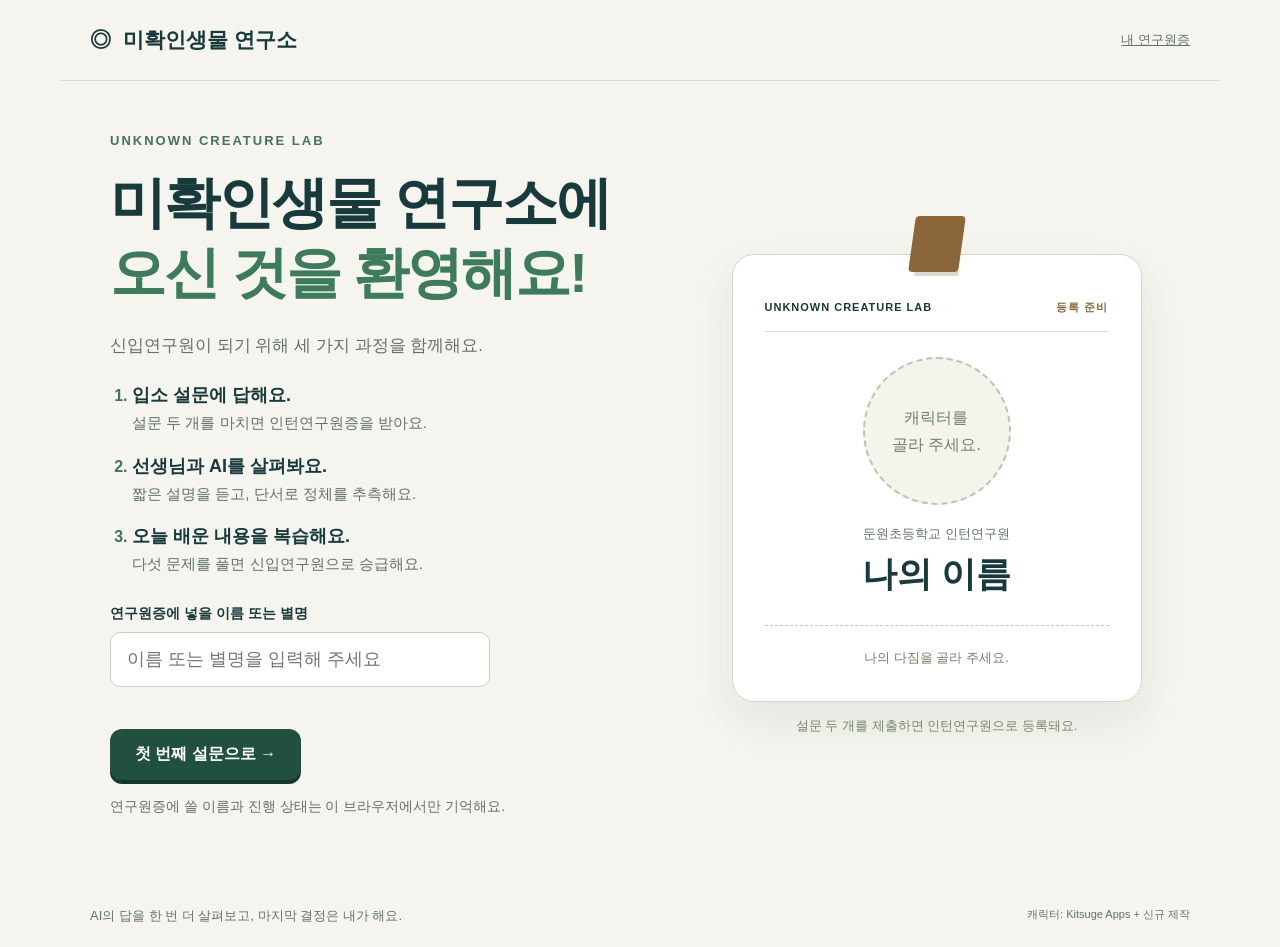
==== index.html @ 291c015e "Publish classroom website and opening quiz" ====
<!doctype html>
<html lang="ko"><head><meta charset="utf-8"><meta name="viewport" content="width=device-width,initial-scale=1"><title>미확인생물 연구소 · 신입 연구원 훈련</title><link rel="stylesheet" href="style.css?v=course3-20261012"></head>
<body><header><a class="brand" href="#badge">◎ <span>미확인생물 연구소</span></a><a class="chapter" href="#badge">내 연구원증</a></header><main id="app"></main><footer>AI의 답을 한 번 더 살펴보고, 마지막 결정은 내가 해요. <span>캐릭터: Kitsuge Apps + 신규 제작</span></footer><script src="course-state.js?v=course3-20261012"></script><script src="app.js?v=course3-20261012"></script></body></html>
---- style.css ----
@font-face{font-family:LaundryGothic;src:url('assets/fonts/laundry-gothic-regular.otf') format('opentype');font-weight:400;font-style:normal;font-display:swap}@font-face{font-family:LaundryGothic;src:url('assets/fonts/laundry-gothic-bold.otf') format('opentype');font-weight:700;font-style:normal;font-display:swap}*{box-sizing:border-box}body{margin:0;background:#f5f4ee;color:#183a3c;font-family:LaundryGothic,'Malgun Gothic',sans-serif}header{max-width:1160px;margin:auto;padding:26px 30px;display:flex;justify-content:space-between;align-items:center;border-bottom:1px solid #d8ddd3}.brand{text-decoration:none;color:inherit;font-size:21px;font-weight:900;display:flex;gap:12px}.chapter{font-size:13px;color:#61736b}main{max-width:1120px;margin:0 auto;min-height:calc(100vh - 162px);padding:52px 30px}footer{max-width:1160px;margin:auto;padding:20px 30px;color:#61736b;font-size:12px;display:flex;justify-content:space-between}.hero,.editor{display:grid;grid-template-columns:1.12fr 1fr;gap:70px;align-items:center}.eyebrow{font-size:13px;letter-spacing:2px;font-weight:800;color:#46725f;margin-bottom:20px}h1{font-size:clamp(32px,4.4vw,57px);line-height:1.25;letter-spacing:-2px;margin:0 0 22px}h2{font-size:32px;line-height:1.4;margin:15px 0 22px;letter-spacing:-1px}p{line-height:1.85;color:#607269;font-size:17px}.accent{color:#3d7b5c}button,input{font:inherit}button{cursor:pointer}button:disabled{cursor:default;opacity:.5}.primary,.secondary{padding:15px 25px;border-radius:12px;font-size:16px;font-weight:800;border:0}.primary{background:#214f40;color:white;box-shadow:0 4px 0 #15382d}.secondary{background:#e7ece2;color:#214f40}.actions{display:flex;gap:12px;flex-wrap:wrap;margin-top:25px}label{display:block;font-size:14px;font-weight:800;margin:24px 0 9px}input{width:100%;max-width:380px;border:1px solid #c5d0c2;border-radius:10px;background:#fff;padding:16px;font-size:18px;color:#183a3c}input:focus{outline:3px solid #a7c8b2}button:focus-visible,a:focus-visible{outline:3px solid #cd941f;outline-offset:4px}.note{font-size:13px;color:#607269;margin-top:14px}.badge-wrap{position:relative;padding-top:38px}.lanyard{position:absolute;top:0;left:calc(50% - 25px);width:50px;height:56px;background:#365f50;transform:skew(-8deg);border-radius:4px;z-index:2}.badge{position:relative;background:white;border:1px solid #ced7ca;border-radius:22px;padding:32px;box-shadow:0 20px 45px #254d3d14;max-width:410px;margin:auto;text-align:center;overflow:hidden}.badge:before{content:'';display:block;margin:-17px auto 24px;width:45px;height:6px;border-radius:8px;background:#d5dbd0}.badge-top{display:flex;justify-content:space-between;align-items:center;font-size:11px;letter-spacing:1px;font-weight:800;border-bottom:1px solid #dce3d6;padding-bottom:16px}.status{color:#3e765d}.portrait{background:#eaf0dc;width:148px;height:148px;border-radius:50%;display:grid;place-items:center;margin:25px auto 20px}.portrait img{width:103px;height:103px}.badge-name{font-size:35px;font-weight:900;overflow-wrap:anywhere;margin:8px 0}.rank{font-size:13px;color:#607269}.badge-line{margin-top:27px;padding-top:20px;border-top:1px dashed #bccbb5;font-size:13px;line-height:1.8}.badge-code{font-size:11px;letter-spacing:2px;color:#84917c;margin-top:18px}.sample-caption{text-align:center;font-size:12px;color:#798775}.quiz{max-width:780px;margin:0 auto}.quiz-top{display:flex;justify-content:space-between;font-size:13px;font-weight:800;color:#4a6d58}.progress{display:flex;gap:8px;margin:15px 0 37px}.progress span{height:6px;flex:1;background:#dce3d5;border-radius:9px}.progress .done{background:#4e7e5e}.question-symbol{font-size:32px}.options{display:grid;gap:12px;margin:27px 0}.option{background:#fff;border:1px solid #ccd6c6;border-radius:13px;display:flex;gap:16px;align-items:center;padding:20px;text-align:left;font-size:17px;color:#24443b;line-height:1.5}.option:hover{border-color:#4e7e5e;background:#f1f5eb}.option b{display:grid;place-items:center;min-width:30px;height:30px;background:#edf1e7;border-radius:8px;font-size:14px}.option.correct{background:#e7f1de;border:2px solid #5c8b58}.option.wrong{background:#fff4e4;border-color:#cc9b53}.feedback{min-height:94px;border-radius:12px;padding:18px 20px;background:#e6eedf;font-size:16px;line-height:1.8;color:#274d39}.feedback.hint{background:#fff0d9;color:#715228}.hidden{display:none!important}.quiz-bottom{display:flex;justify-content:space-between;align-items:center;margin-top:15px}.text-button{border:0;background:none;color:#607269;text-decoration:underline;font-size:13px}.avatars{display:grid;grid-template-columns:repeat(3,1fr);gap:12px;max-width:430px;margin:18px 0}.avatar{border:1px solid #ccd6c6;background:#fff;border-radius:14px;padding:17px 8px;color:#385749;font-size:14px}.avatar img{display:block;width:54px;height:54px;margin:0 auto 10px}.avatar.selected{border:2px solid #3e7253;background:#e8efdd;padding:16px 7px}.success{display:inline-flex;align-items:center;gap:8px;border-radius:30px;background:#e4eed9;color:#426d44;padding:9px 14px;font-size:13px;font-weight:800;margin-bottom:20px}.error{color:#9b452a;font-size:14px;min-height:20px;margin-top:8px}.complete{text-align:center}.complete h1{font-size:38px}.complete .badge-wrap{max-width:410px;margin:30px auto}.complete .actions{justify-content:center}.print-help{font-size:13px}.enter{animation:fade-slide .5s cubic-bezier(.215,.61,.355,1) both}.issued{animation:scale-pop .5s cubic-bezier(.165,.84,.44,1) both}@keyframes fade-slide{from{opacity:0;transform:translateY(24px)}to{opacity:1;transform:translateY(0)}}@keyframes scale-pop{from{transform:scale(0)}to{transform:scale(1)}}@media(prefers-reduced-motion:reduce){.enter,.issued{animation:none}*{scroll-behavior:auto!important}}@media(max-width:740px){header{padding:20px}.brand{font-size:17px}.chapter{display:none}main{padding:35px 20px}.hero,.editor{grid-template-columns:1fr;gap:30px}h1{letter-spacing:-1px}.hero .badge-wrap{max-width:340px;margin:auto;width:100%}.option{padding:17px;font-size:16px}.badge{padding:25px}footer{padding:20px;gap:20px;font-size:10px}h2{font-size:26px}}@media print{@page{size:A4;margin:15mm}header,footer,.complete>h1,.complete>p,.success,.actions,.print-help{display:none!important}main{padding:0;min-height:0}.badge-wrap{width:85mm;max-width:none!important;margin:0 auto!important;padding-top:0}.lanyard{display:none}.badge{box-shadow:none;border:1px solid #aaa;print-color-adjust:exact;-webkit-print-color-adjust:exact}.issued{animation:none}.complete .badge-wrap{margin-top:10mm!important}}

/* Human pixel avatar selection */
.editor{grid-template-columns:1.3fr 1fr;gap:48px;align-items:start}.editor .badge-wrap{position:sticky;top:28px}.avatars{grid-template-columns:repeat(6,1fr);max-width:600px;gap:8px}.avatar{padding:10px 4px;font-size:11px}.avatar img{width:62px;height:62px;image-rendering:pixelated;border-radius:6px;margin-bottom:7px}.avatar.selected{padding:9px 3px}.portrait{overflow:hidden}.portrait img{width:148px;height:148px;image-rendering:pixelated}.editor h1{font-size:43px}.editor p{font-size:15px}.editor label{margin-top:18px}@media(max-width:900px){.avatars{grid-template-columns:repeat(4,1fr)}.avatar img{width:58px;height:58px}.editor{gap:26px}}@media(max-width:740px){.editor{grid-template-columns:1fr}.editor .badge-wrap{position:static}.avatars{max-width:100%;grid-template-columns:repeat(4,1fr)}.avatar img{width:64px;height:64px}.editor h1{font-size:34px}}

/* Casual Avatars */
.avatars{grid-template-columns:repeat(5,1fr);gap:12px}.avatar img{width:76px;height:76px;object-fit:contain;image-rendering:auto;background:#f3f1eb;border-radius:10px}.portrait img{image-rendering:auto;object-fit:contain;width:148px;height:148px}.portrait{background:#f1ecdf}.avatar{font-size:12px;padding:12px 5px}.avatar.selected{padding:11px 4px}@media(max-width:900px){.avatars{grid-template-columns:repeat(3,1fr)}}@media(max-width:740px){.avatars{grid-template-columns:repeat(3,1fr)}}

/* Balanced original classroom avatar set */
.avatars{grid-template-columns:repeat(3,1fr);gap:10px}.avatar-group{grid-column:1/-1;margin:5px 0 0;font-size:13px;color:#58725f;font-weight:800}.avatar img{width:92px;height:92px;background:white}.avatar{padding:10px 4px}.avatar.selected{padding:9px 3px}.portrait img{object-fit:cover}.editor .note{font-size:12px}@media(min-width:1050px){.avatars{grid-template-columns:repeat(6,1fr)}.avatar img{width:64px;height:64px}}

.home-guide{max-width:460px;line-height:1.8;word-break:keep-all}.home-note{font-size:14px;line-height:1.8;word-break:keep-all}.sample-caption{font-size:13px;line-height:1.7;word-break:keep-all}footer{font-size:13px;line-height:1.7;gap:24px}footer>span{font-size:11px;flex-shrink:0}@media(max-width:740px){footer{flex-wrap:wrap;gap:8px}footer>span{font-size:10px}.home-note{font-size:13px}}

/* Sequential researcher course */
.journey{padding-left:22px;margin:20px 0 28px;display:grid;gap:16px;line-height:1.65}.journey li::marker{color:#46725f;font-weight:700}.journey b{display:block;font-size:18px}.journey span{display:block;font-size:15px;color:#607269}.registration,.code-gate{max-width:780px;margin:0 auto}.registration h1,.code-gate h1{font-size:clamp(31px,4vw,47px)}.registration h2{font-size:24px;margin-top:28px}.institution{margin:28px 0;padding:20px 24px;background:#e8eedf;border-left:4px solid #52765a;word-break:keep-all}.institution p{margin:0 0 10px;font-size:15px}.institution strong{font-size:24px;line-height:1.5}.survey-link{display:inline-block;text-decoration:none;margin:0 0 6px}.survey-order{font-size:14px;margin-top:25px}.registration #confirm-survey{max-width:100%;line-height:1.6}.code-gate #code-form{margin:25px 0 32px}.code-gate input{max-width:450px}.course-next{display:flex;gap:12px;justify-content:center;flex-wrap:wrap;margin:28px auto}.badge.intern .status{color:#8a663a}.lanyard.intern{background:#8a663a}.complete h1{font-size:clamp(29px,4vw,38px)}.complete p{word-break:keep-all}.lesson-room{max-width:920px;margin:auto;min-height:calc(100svh - 270px);display:flex;flex-direction:column;justify-content:center;gap:28px}.lesson-room h1{font-size:clamp(30px,4.5vw,52px);margin:8px 0;line-height:1.4;word-break:keep-all}.lesson-copy{font-size:clamp(20px,2.5vw,28px);margin:0;line-height:1.8;word-break:keep-all}.lesson-question{font-size:clamp(18px,2vw,22px);color:#3d7b5c;margin:0;word-break:keep-all}.lesson-controls{display:flex;justify-content:space-between;gap:12px;margin-top:20px}.learning-steps{list-style:none;padding:0;margin:5px 0;display:grid;grid-template-columns:repeat(3,1fr);gap:30px}.learning-steps b{display:block;color:#6a9576;font-size:42px;margin-bottom:10px}.learning-steps span{font-size:23px;line-height:1.5}.observing{overflow:hidden}.observing>header,.observing>footer{display:none}.observing #app{max-width:none;padding:0;margin:0;min-height:0;height:100svh}.observation-frame{display:block;border:0;width:100%;height:100svh}.observation-back{position:fixed;left:8px;bottom:8px;border:0;border-radius:3px;background:#fff9;color:#85694f;opacity:.35;z-index:10;font-size:22px;padding:4px 8px}.observation-back:hover,.observation-back:focus-visible{opacity:1}.editor h1{font-size:clamp(30px,3.5vw,43px);word-break:keep-all}.print-help{max-width:600px;margin:18px auto}.complete>.error{max-width:600px;margin:10px auto}.code-gate .error{max-width:450px}.registration .primary,.code-gate .primary{line-height:1.6}@media(max-width:740px){.learning-steps{grid-template-columns:1fr;gap:20px}.learning-steps li{display:flex;align-items:center;gap:15px}.learning-steps b{font-size:30px;min-width:45px;margin:0}.learning-steps span{font-size:20px}.lesson-room{gap:24px}.institution strong{font-size:21px}.journey{margin-bottom:20px}.quiz-bottom{gap:15px;flex-wrap:wrap}.course-next button{width:100%}}@media print{.course-next,#restart,.observation-back{display:none!important}}

h1[tabindex]:focus,h2[tabindex]:focus{outline:none}

.portrait.unselected{background:#f4f4ed;border:2px dashed #b6c7ac}.portrait-placeholder{font-size:16px;line-height:1.7;color:#70806d}.motto-placeholder{font-size:13px;color:#70806d}.badge-date{font-size:12px;letter-spacing:1px;color:#84917c;margin-top:22px}.motto-choices{border:0;padding:0;margin:28px 0 20px;min-width:0}.motto-choices legend{font-size:15px;font-weight:700;margin-bottom:12px}.motto-choice{display:flex;align-items:center;gap:12px;margin:0 0 10px;padding:14px 16px;border:1px solid #ccd6c6;border-radius:12px;background:#fff;cursor:pointer;font-size:15px;line-height:1.65;font-weight:400}.motto-choice input{width:18px;height:18px;min-width:18px;margin:0;padding:0;accent-color:#3e7253}.motto-choice:has(input:checked){border:2px solid #3e7253;background:#e8efdd;padding:13px 15px}
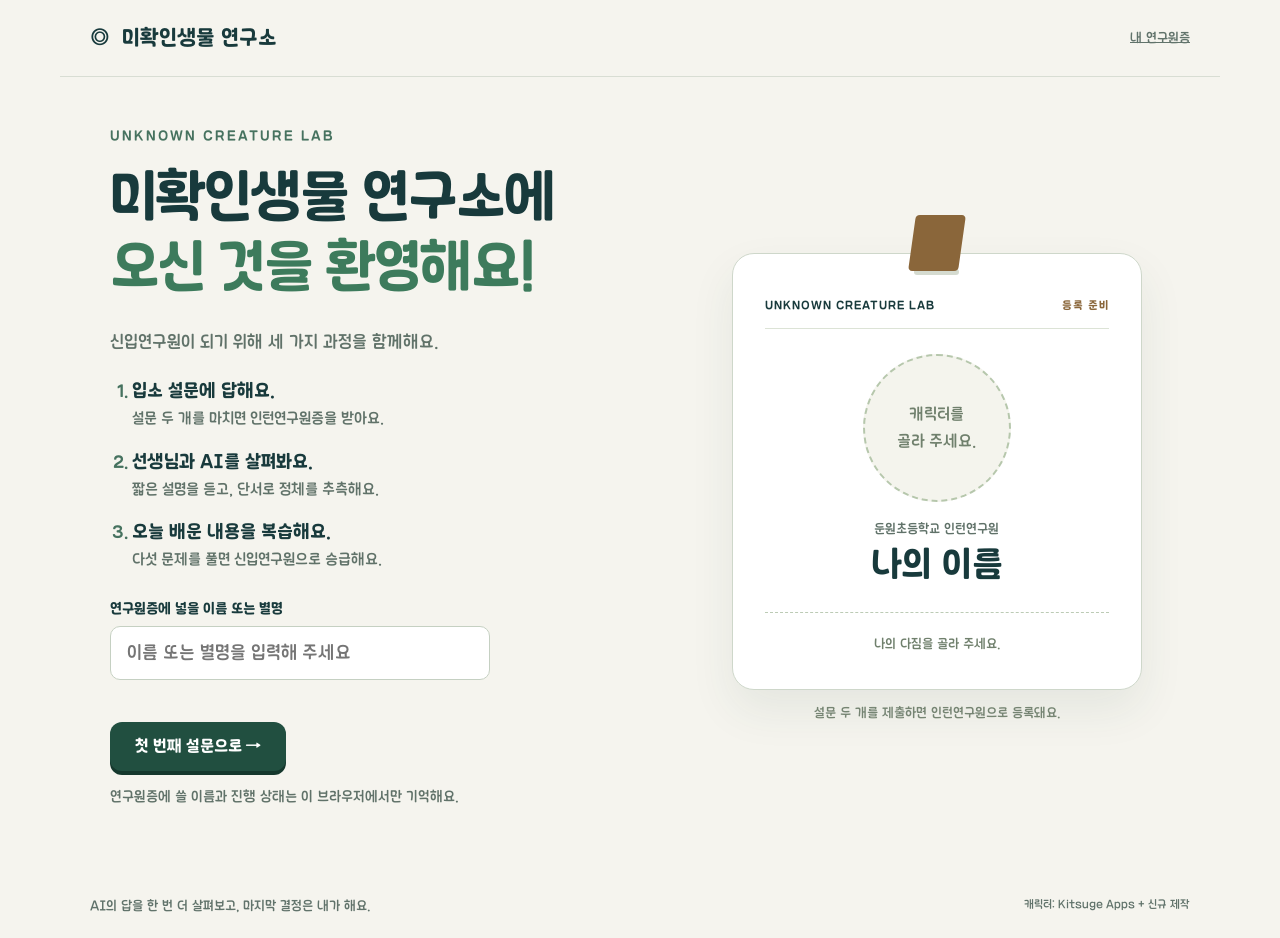
==== commit a076ef8c: "Separate classroom codes and add gated lesson two downloads" ====
--- a/index.html
+++ b/index.html
@@ -1,3 +1,3 @@
 <!doctype html>
-<html lang="ko"><head><meta charset="utf-8"><meta name="viewport" content="width=device-width,initial-scale=1"><title>미확인생물 연구소 · 신입 연구원 훈련</title><link rel="stylesheet" href="style.css?v=course3-20261012"></head>
-<body><header><a class="brand" href="#badge">◎ <span>미확인생물 연구소</span></a><a class="chapter" href="#badge">내 연구원증</a></header><main id="app"></main><footer>AI의 답을 한 번 더 살펴보고, 마지막 결정은 내가 해요. <span>캐릭터: Kitsuge Apps + 신규 제작</span></footer><script src="course-state.js?v=course3-20261012"></script><script src="app.js?v=course3-20261012"></script></body></html>
+<html lang="ko"><head><meta charset="utf-8"><meta name="viewport" content="width=device-width,initial-scale=1"><title>미확인생물 연구소 · 신입 연구원 훈련</title><link rel="stylesheet" href="style.css?v=course4-20261012"></head>
+<body><header><a class="brand" href="#badge">◎ <span>미확인생물 연구소</span></a><a class="chapter" href="#badge">내 연구원증</a></header><main id="app"></main><footer>AI의 답을 한 번 더 살펴보고, 마지막 결정은 내가 해요. <span>캐릭터: Kitsuge Apps + 신규 제작</span></footer><script src="course-state.js?v=course4-20261012"></script><script src="app.js?v=course4-20261012"></script></body></html>
--- a/style.css
+++ b/style.css
@@ -17,3 +17,5 @@
 h1[tabindex]:focus,h2[tabindex]:focus{outline:none}
 
 .portrait.unselected{background:#f4f4ed;border:2px dashed #b6c7ac}.portrait-placeholder{font-size:16px;line-height:1.7;color:#70806d}.motto-placeholder{font-size:13px;color:#70806d}.badge-date{font-size:12px;letter-spacing:1px;color:#84917c;margin-top:22px}.motto-choices{border:0;padding:0;margin:28px 0 20px;min-width:0}.motto-choices legend{font-size:15px;font-weight:700;margin-bottom:12px}.motto-choice{display:flex;align-items:center;gap:12px;margin:0 0 10px;padding:14px 16px;border:1px solid #ccd6c6;border-radius:12px;background:#fff;cursor:pointer;font-size:15px;line-height:1.65;font-weight:400}.motto-choice input{width:18px;height:18px;min-width:18px;margin:0;padding:0;accent-color:#3e7253}.motto-choice:has(input:checked){border:2px solid #3e7253;background:#e8efdd;padding:13px 15px}
+
+.materials-room{max-width:920px;margin:auto}.material-files{display:grid;grid-template-columns:1fr 1fr;gap:18px;margin:32px 0}.material-file{background:#fff;border:1px solid #ccd6c6;border-radius:16px;padding:26px;display:flex;flex-direction:column;align-items:flex-start}.material-file h2{font-size:27px;margin:0 0 10px}.material-file p{font-size:15px;margin:0 0 22px}.material-file .material-tag{font-size:12px;font-weight:700;letter-spacing:1px;color:#6d7e69;margin-bottom:13px}.material-download{text-decoration:none;display:inline-block;margin-top:auto}.material-help{margin-bottom:25px}@media(max-width:600px){.material-files{grid-template-columns:1fr}.material-file{padding:22px}}
